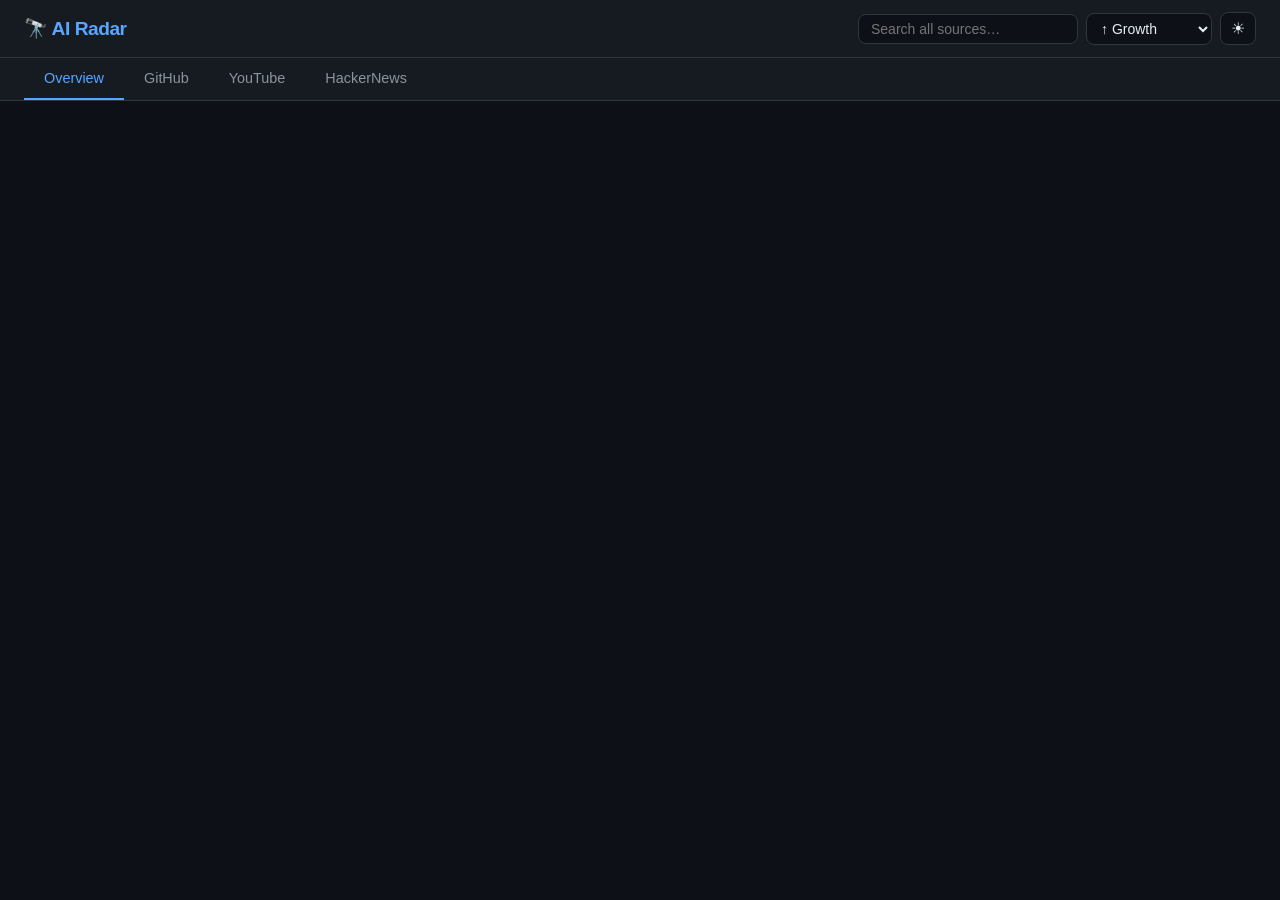
==== index.html @ 76d613b8 "feat: scaffold HTML shell + CSS design system (dark/light themes)" ====
<!DOCTYPE html>
<html lang="en" data-theme="dark">
<head>
  <meta charset="UTF-8">
  <meta name="viewport" content="width=device-width, initial-scale=1.0">
  <title>AI Radar</title>
  <link rel="stylesheet" href="style.css">
</head>
<body>
  <header>
    <div class="logo">🔭 AI Radar</div>
    <div class="header-controls">
      <input type="text" id="search" placeholder="Search all sources…" autocomplete="off">
      <select id="sort">
        <option value="growth">↑ Growth</option>
        <option value="date">📅 Date</option>
        <option value="popularity">🔥 Popularity</option>
      </select>
      <button id="theme-toggle" aria-label="Toggle theme">☀</button>
    </div>
  </header>

  <nav class="tabs" role="tablist">
    <button class="tab active" data-tab="overview" role="tab">Overview</button>
    <button class="tab" data-tab="github" role="tab">GitHub</button>
    <button class="tab" data-tab="youtube" role="tab">YouTube</button>
    <button class="tab" data-tab="hackernews" role="tab">HackerNews</button>
  </nav>

  <main>
    <div id="status" class="status" aria-live="polite"></div>
    <div id="card-grid" class="card-grid"></div>
  </main>

  <script type="module" src="app.js"></script>
</body>
</html>
---- style.css ----
:root {
  --bg: #0d1117;
  --surface: #161b22;
  --border: #30363d;
  --text: #e6edf3;
  --text-muted: #8b949e;
  --accent: #58a6ff;
  --badge-gh: #238636;
  --badge-yt: #b91c1c;
  --badge-hn: #b45309;
  --growth: #3fb950;
  --radius: 8px;
  --gap: 16px;
}

[data-theme="light"] {
  --bg: #f6f8fa;
  --surface: #ffffff;
  --border: #d0d7de;
  --text: #1f2328;
  --text-muted: #656d76;
  --accent: #0969da;
  --badge-gh: #1a7f37;
  --badge-yt: #cf2222;
  --badge-hn: #b45309;
  --growth: #1a7f37;
}

*, *::before, *::after { box-sizing: border-box; margin: 0; padding: 0; }

body {
  background: var(--bg);
  color: var(--text);
  font-family: -apple-system, BlinkMacSystemFont, 'Segoe UI', sans-serif;
  min-height: 100vh;
}

header {
  display: flex;
  align-items: center;
  justify-content: space-between;
  padding: 12px 24px;
  border-bottom: 1px solid var(--border);
  background: var(--surface);
  position: sticky;
  top: 0;
  z-index: 10;
}

.logo {
  font-size: 1.2rem;
  font-weight: 700;
  color: var(--accent);
  letter-spacing: -0.5px;
}

.header-controls {
  display: flex;
  gap: 8px;
  align-items: center;
}

#search {
  background: var(--bg);
  border: 1px solid var(--border);
  color: var(--text);
  border-radius: var(--radius);
  padding: 6px 12px;
  font-size: 0.875rem;
  width: 220px;
  outline: none;
  transition: border-color 0.15s;
}
#search:focus { border-color: var(--accent); }

#sort {
  background: var(--bg);
  border: 1px solid var(--border);
  color: var(--text);
  border-radius: var(--radius);
  padding: 6px 10px;
  font-size: 0.875rem;
  cursor: pointer;
  outline: none;
}

#theme-toggle {
  background: var(--bg);
  border: 1px solid var(--border);
  color: var(--text);
  border-radius: var(--radius);
  padding: 6px 10px;
  cursor: pointer;
  font-size: 1rem;
  transition: background 0.15s;
}
#theme-toggle:hover { background: var(--border); }

.tabs {
  display: flex;
  gap: 0;
  padding: 0 24px;
  border-bottom: 1px solid var(--border);
  background: var(--surface);
}

.tab {
  background: none;
  border: none;
  border-bottom: 2px solid transparent;
  color: var(--text-muted);
  padding: 12px 20px;
  cursor: pointer;
  font-size: 0.9rem;
  font-weight: 500;
  transition: color 0.15s, border-color 0.15s;
}
.tab:hover { color: var(--text); }
.tab.active {
  color: var(--accent);
  border-bottom-color: var(--accent);
}

main { padding: var(--gap) 24px 40px; }

.status {
  color: var(--text-muted);
  font-size: 0.875rem;
  margin-bottom: 12px;
  min-height: 20px;
}

.card-grid {
  display: grid;
  grid-template-columns: repeat(auto-fill, minmax(300px, 1fr));
  gap: var(--gap);
}

.card {
  background: var(--surface);
  border: 1px solid var(--border);
  border-radius: var(--radius);
  padding: 16px;
  display: flex;
  flex-direction: column;
  gap: 8px;
  transition: border-color 0.15s, transform 0.1s;
}
.card:hover {
  border-color: var(--accent);
  transform: translateY(-1px);
}

.card-header {
  display: flex;
  align-items: flex-start;
  justify-content: space-between;
  gap: 8px;
}

.card-title {
  font-size: 0.95rem;
  font-weight: 600;
  color: var(--text);
  line-height: 1.4;
  flex: 1;
}

.badge {
  font-size: 0.7rem;
  font-weight: 700;
  padding: 2px 7px;
  border-radius: 999px;
  color: #fff;
  text-transform: uppercase;
  letter-spacing: 0.5px;
  white-space: nowrap;
}
.badge-github { background: var(--badge-gh); }
.badge-youtube { background: var(--badge-yt); }
.badge-hackernews { background: var(--badge-hn); }

.card-description {
  font-size: 0.8rem;
  color: var(--text-muted);
  line-height: 1.5;
  display: -webkit-box;
  -webkit-line-clamp: 2;
  -webkit-box-orient: vertical;
  overflow: hidden;
}

.card-meta {
  display: flex;
  align-items: center;
  justify-content: space-between;
  margin-top: auto;
  padding-top: 8px;
  border-top: 1px solid var(--border);
}

.card-growth {
  color: var(--growth);
  font-size: 0.85rem;
  font-weight: 600;
  font-variant-numeric: tabular-nums;
}

.card-stats {
  font-size: 0.78rem;
  color: var(--text-muted);
}

.card-footer {
  display: flex;
  align-items: center;
  justify-content: space-between;
}

.card-date {
  font-size: 0.78rem;
  color: var(--text-muted);
}

.card-link {
  font-size: 0.8rem;
  color: var(--accent);
  text-decoration: none;
  font-weight: 500;
}
.card-link:hover { text-decoration: underline; }

.empty-state {
  grid-column: 1 / -1;
  text-align: center;
  color: var(--text-muted);
  padding: 60px 0;
  font-size: 1rem;
}

@media (max-width: 600px) {
  header { flex-direction: column; gap: 8px; align-items: stretch; }
  .header-controls { flex-wrap: wrap; }
  #search { width: 100%; }
}
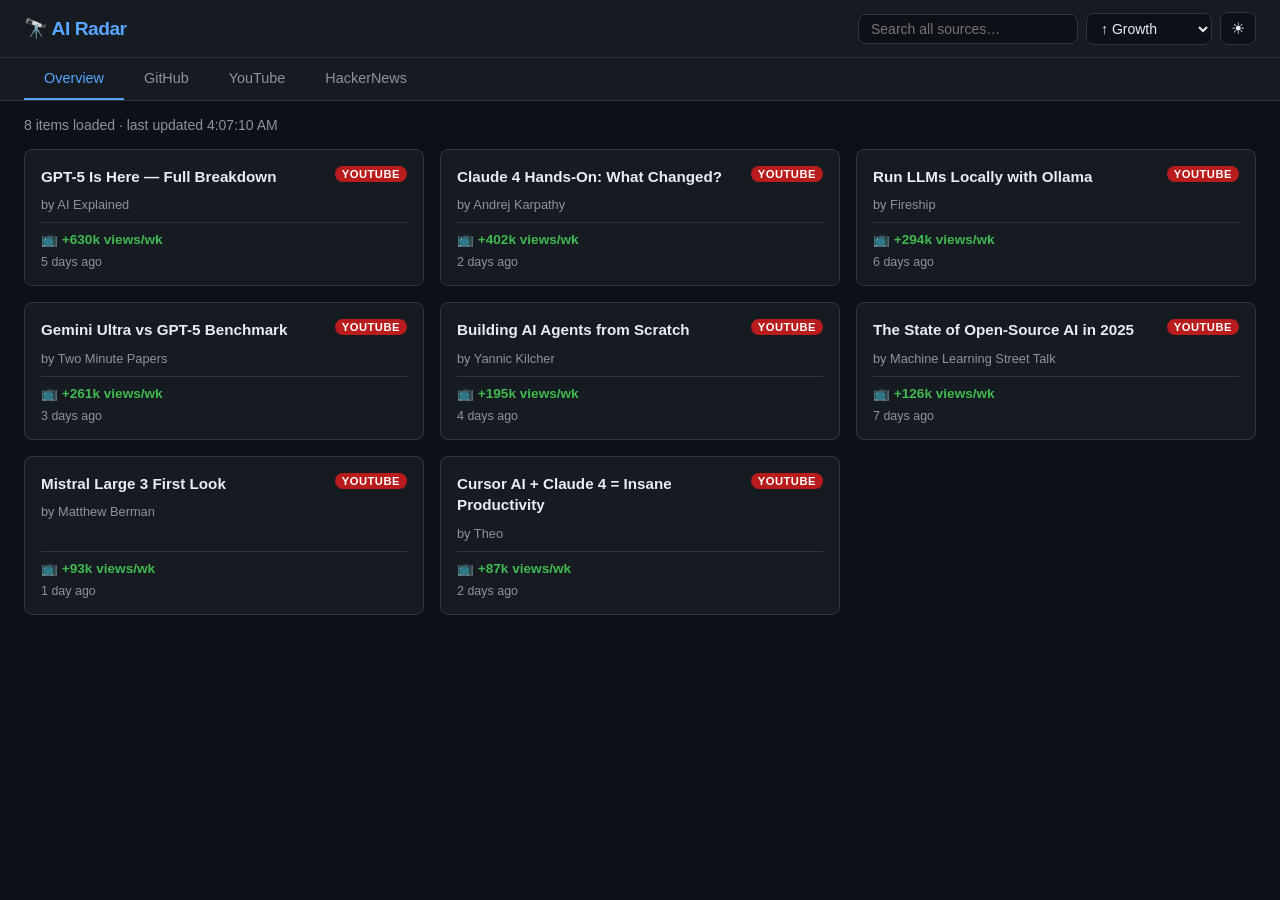
==== commit b009abce: "feat: persist theme in localStorage; add emoji favicon" ====
--- a/index.html
+++ b/index.html
@@ -4,6 +4,7 @@
   <meta charset="UTF-8">
   <meta name="viewport" content="width=device-width, initial-scale=1.0">
   <title>AI Radar</title>
+  <link rel="icon" href="data:image/svg+xml,<svg xmlns='http://www.w3.org/2000/svg' viewBox='0 0 100 100'><text y='.9em' font-size='90'>🔭</text></svg>">
   <link rel="stylesheet" href="style.css">
 </head>
 <body>
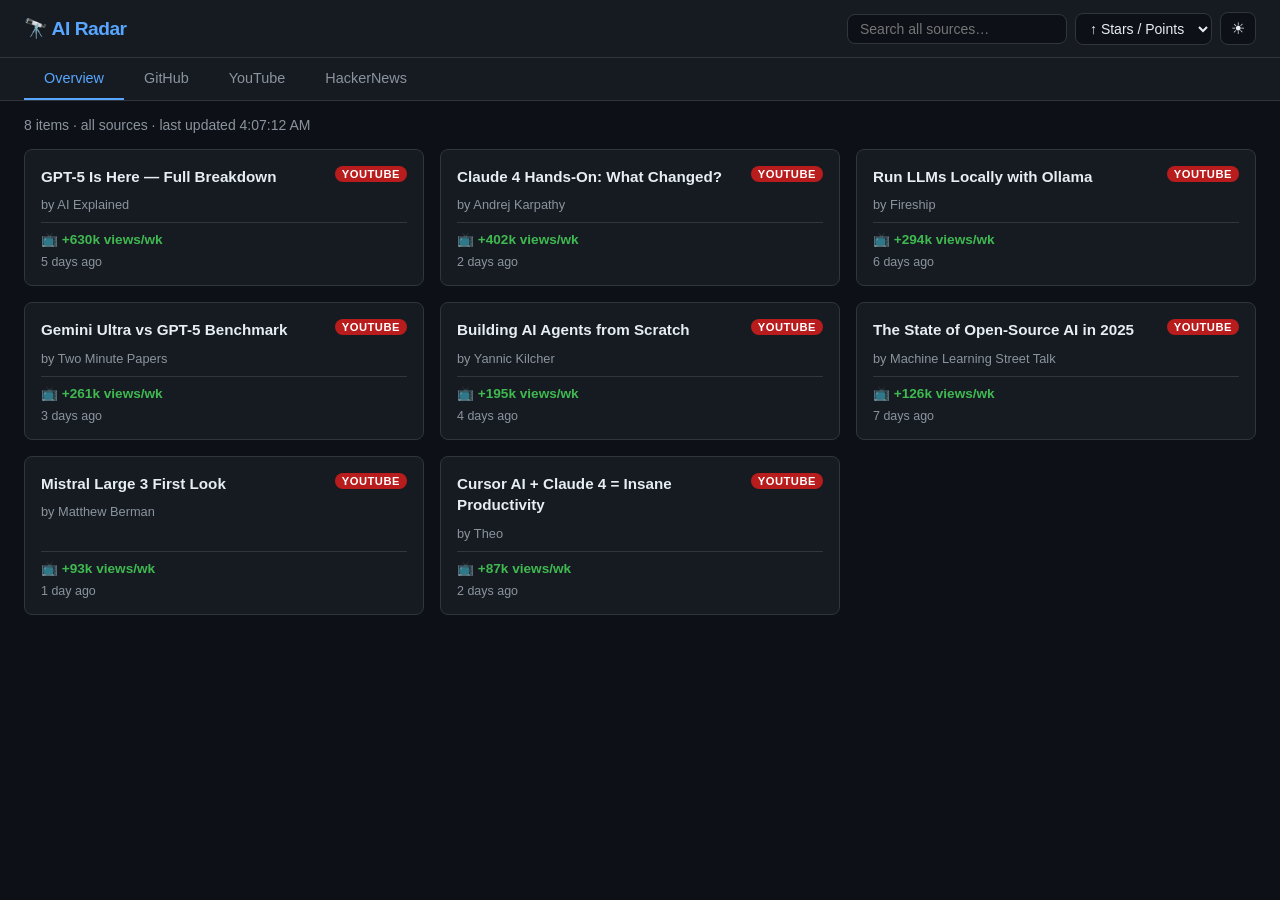
==== commit 211ae2ce: "feat: GitHub rate-limit UX, honest growth labels, per-tab status count" ====
--- a/index.html
+++ b/index.html
@@ -13,7 +13,7 @@
     <div class="header-controls">
       <input type="text" id="search" placeholder="Search all sources…" autocomplete="off">
       <select id="sort">
-        <option value="growth">↑ Growth</option>
+        <option value="growth">↑ Stars / Points</option>
         <option value="date">📅 Date</option>
         <option value="popularity">🔥 Popularity</option>
       </select>
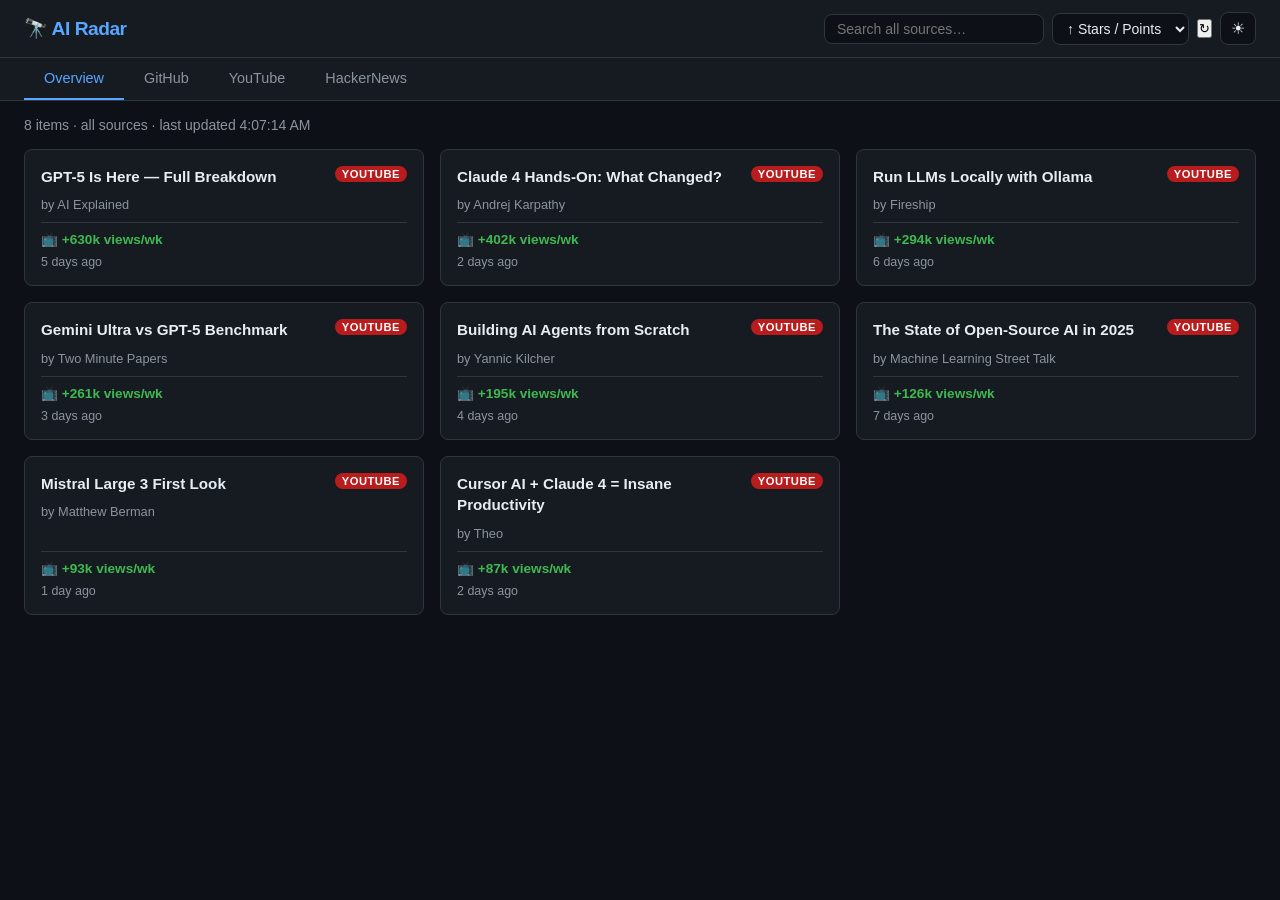
==== commit 7b55ce17: "feat: add ↻ Refresh button to header" ====
--- a/index.html
+++ b/index.html
@@ -17,6 +17,7 @@
         <option value="date">📅 Date</option>
         <option value="popularity">🔥 Popularity</option>
       </select>
+      <button id="refresh-btn" aria-label="Refresh data">↻</button>
       <button id="theme-toggle" aria-label="Toggle theme">☀</button>
     </div>
   </header>
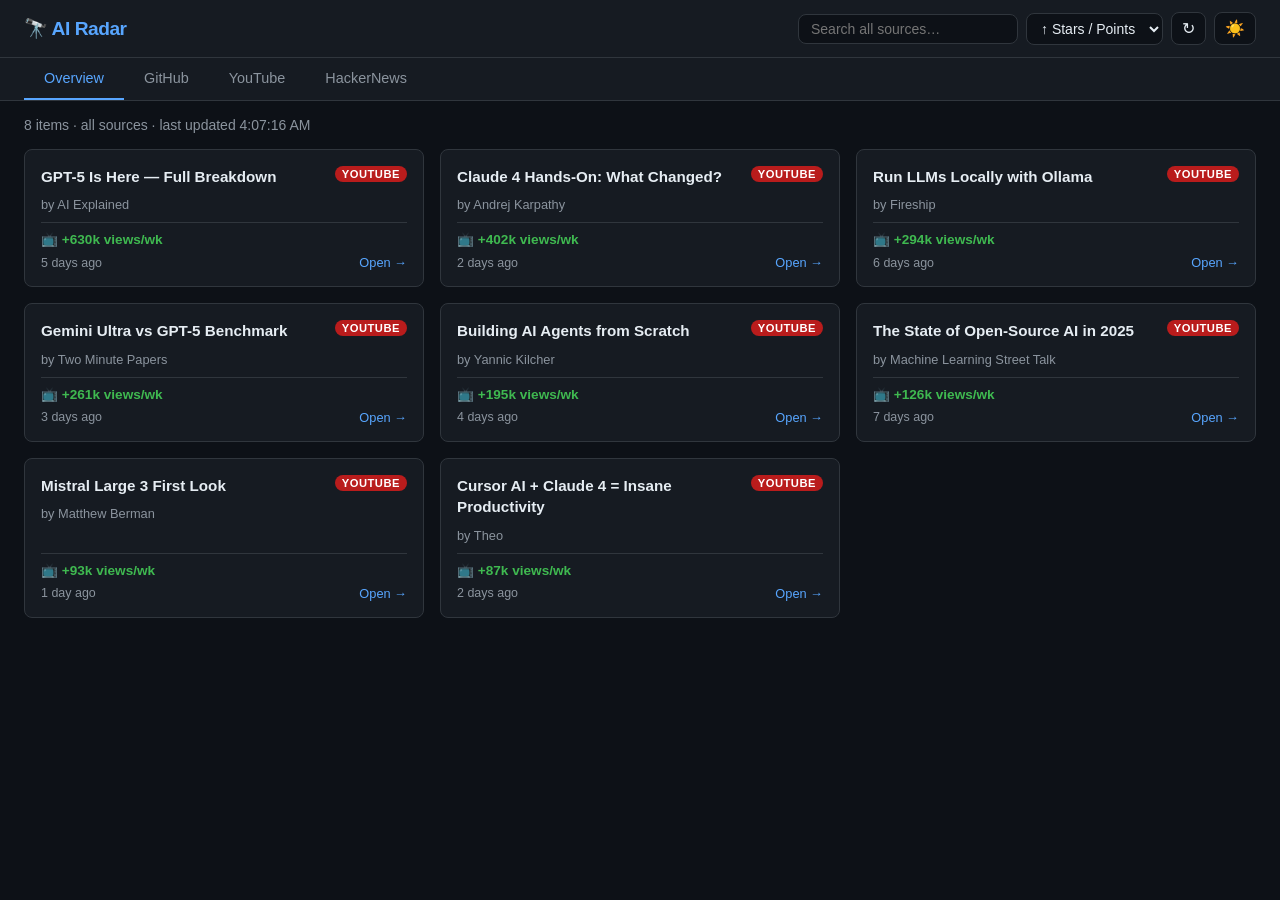
==== commit c696b867: "fix: address all PR review issues — XSS, rate-limit bug, state init, tests - ui.js: renderEmptyState" ====
--- a/index.html
+++ b/index.html
@@ -18,7 +18,7 @@
         <option value="popularity">🔥 Popularity</option>
       </select>
       <button id="refresh-btn" aria-label="Refresh data">↻</button>
-      <button id="theme-toggle" aria-label="Toggle theme">☀</button>
+      <button id="theme-toggle" aria-label="Toggle theme">☀️</button>
     </div>
   </header>
 
--- a/style.css
+++ b/style.css
@@ -151,6 +151,28 @@
   transform: translateY(-1px);
 }
 
+.skeleton-card {
+  background: var(--surface);
+  border: 1px solid var(--border);
+  border-radius: 10px;
+  padding: 16px;
+  display: flex;
+  flex-direction: column;
+  gap: 10px;
+}
+
+.skeleton-line {
+  border-radius: 4px;
+  background: linear-gradient(90deg, var(--border) 25%, var(--surface) 50%, var(--border) 75%);
+  background-size: 200% 100%;
+  animation: shimmer 1.4s infinite;
+}
+
+@keyframes shimmer {
+  0% { background-position: 200% 0; }
+  100% { background-position: -200% 0; }
+}
+
 .card-header {
   display: flex;
   align-items: flex-start;
@@ -238,6 +260,36 @@
   font-size: 1rem;
 }
 
+#refresh-btn {
+  background: var(--bg);
+  border: 1px solid var(--border);
+  color: var(--text);
+  border-radius: var(--radius);
+  padding: 6px 10px;
+  cursor: pointer;
+  font-size: 1rem;
+  transition: background 0.15s;
+}
+#refresh-btn:hover { background: var(--border); }
+#refresh-btn:disabled { opacity: 0.5; cursor: not-allowed; }
+
+@keyframes skeleton-pulse {
+  0%, 100% { opacity: 1; }
+  50% { opacity: 0.4; }
+}
+
+.skeleton { animation: skeleton-pulse 1.4s ease-in-out infinite; pointer-events: none; }
+
+.skeleton-line {
+  background: var(--border);
+  border-radius: 4px;
+  height: 14px;
+  margin-bottom: 8px;
+}
+.skeleton-title { width: 70%; height: 16px; }
+.skeleton-desc  { width: 90%; }
+.skeleton-meta  { width: 40%; margin-top: 8px; }
+
 @media (max-width: 600px) {
   header { flex-direction: column; gap: 8px; align-items: stretch; }
   .header-controls { flex-wrap: wrap; }
